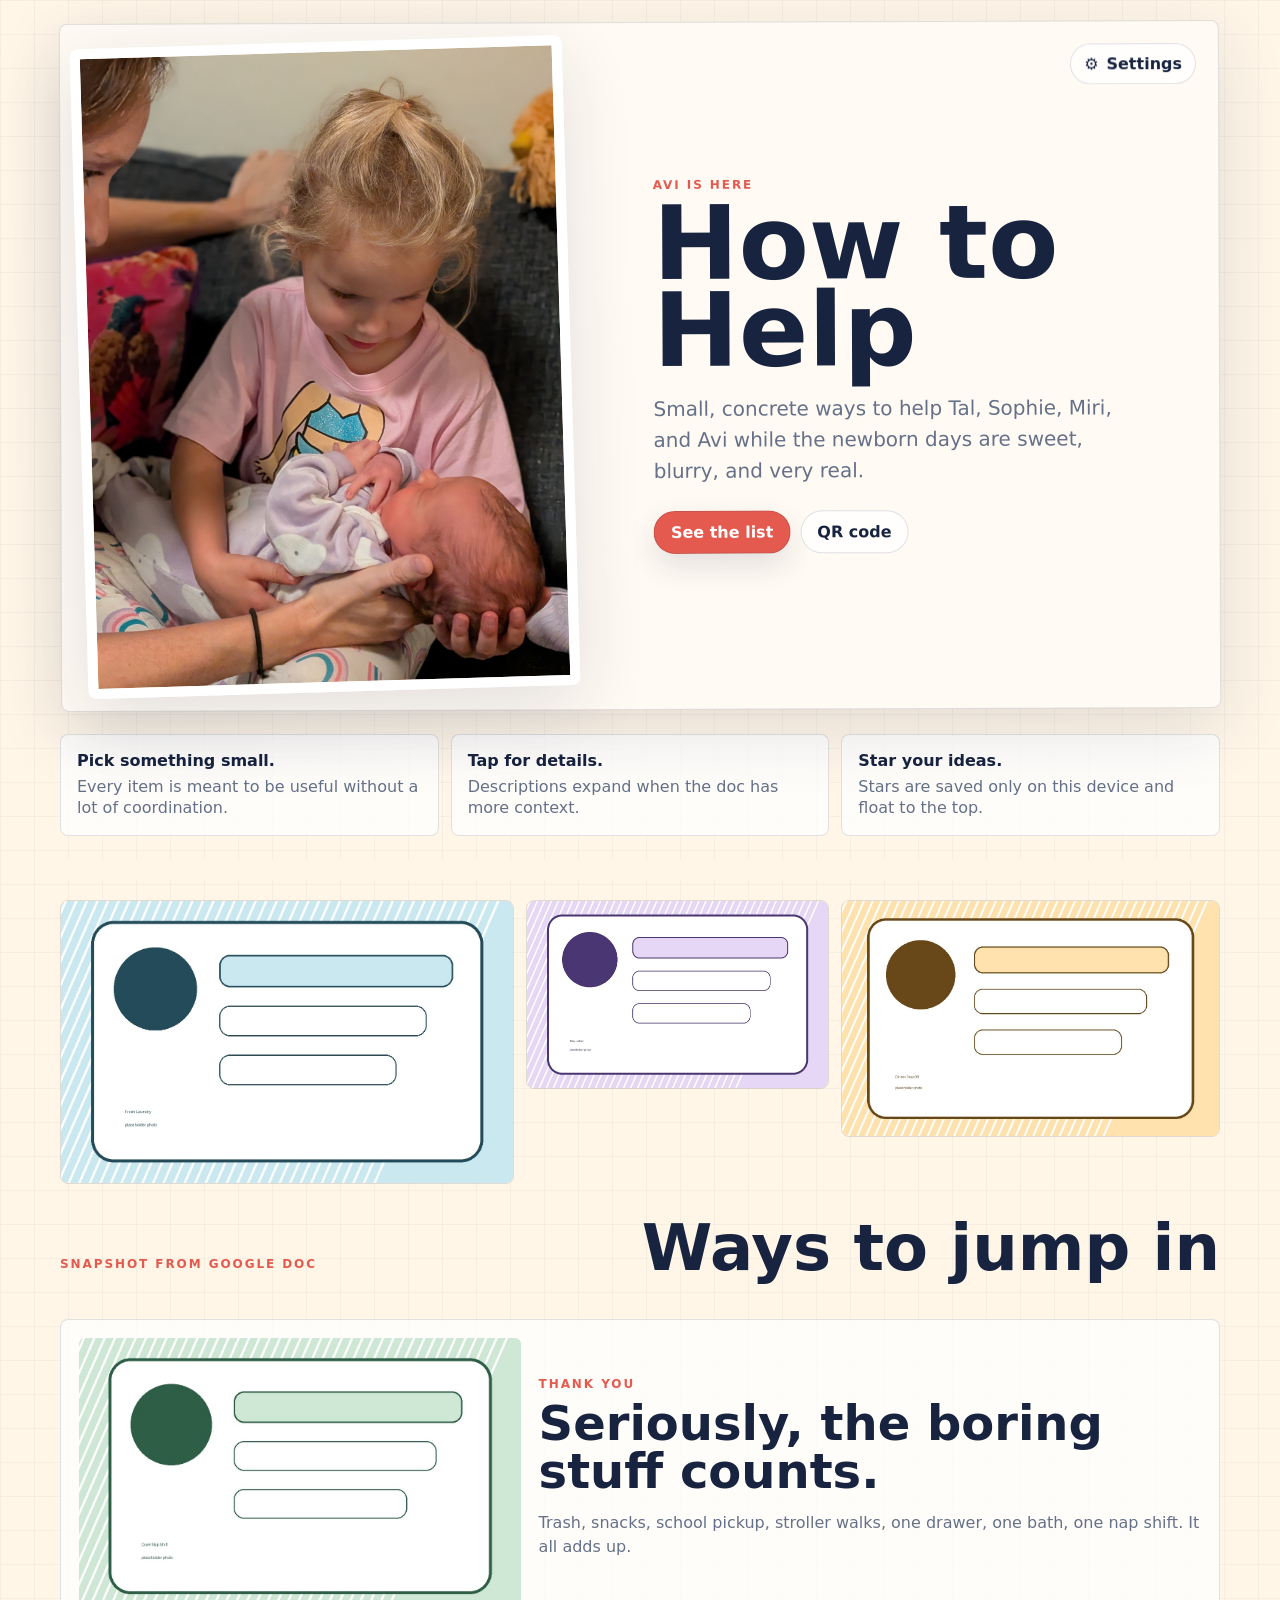
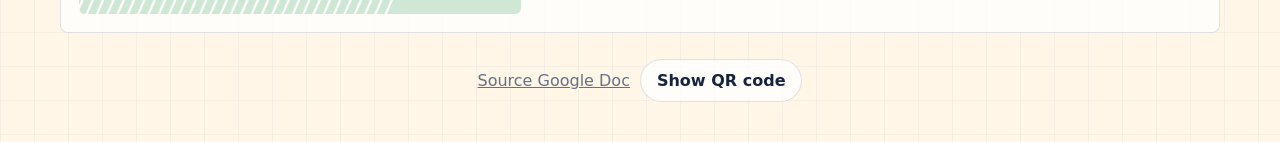
==== staging_1/index.html @ 8624fa8e "Create How to Help staging site" ====
<!doctype html>
<html lang="en">
<head>
  <meta charset="utf-8">
  <meta name="viewport" content="width=device-width, initial-scale=1, viewport-fit=cover">
  <title>How to Help - Warm Fridge Door</title>
  <meta name="theme-color" content="#fff8ef">
  <meta name="apple-mobile-web-app-title" content="How to Help">
  <link rel="icon" href="../assets/icon.svg" type="image/svg+xml">
  <link rel="apple-touch-icon" href="../assets/icon.svg">
  <link rel="manifest" href="../manifest.webmanifest">
  <link rel="stylesheet" href="../shared/base.css">
  <link rel="stylesheet" href="styles.css">
</head>
<body class="fridge-door" data-stage="staging_1">
  <main class="site-shell">
    <header class="hero">
      <div class="hero-photo">
        <img src="../assets/family-1.jpg" alt="Miri and Avi">
      </div>
      <div class="hero-copy">
        <p class="eyebrow">Avi is here</p>
        <h1>How to Help</h1>
        <p>Small, concrete ways to help Tal, Sophie, Miri, and Avi while the newborn days are sweet, blurry, and very real.</p>
        <div class="hero-actions">
          <button type="button" class="primary-action" data-scroll-to-list>See the list</button>
          <button type="button" class="plain-action" data-open-qr>QR code</button>
        </div>
      </div>
      <button type="button" class="settings-button" data-open-settings aria-label="Open settings" title="Settings">
        <span aria-hidden="true">⚙</span>
        <span>Settings</span>
      </button>
    </header>

    <section class="intro-strip" aria-label="How this works">
      <div><strong>Pick something small.</strong><span>Every item is meant to be useful without a lot of coordination.</span></div>
      <div><strong>Tap for details.</strong><span>Descriptions expand when the doc has more context.</span></div>
      <div><strong>Star your ideas.</strong><span>Stars are saved only on this device and float to the top.</span></div>
    </section>

    <nav class="section-tabs" data-section-tabs aria-label="Help sections"></nav>

    <section class="photo-band" aria-label="Family photos and placeholders">
      <img src="../assets/family-2.jpg" alt="Placeholder: fresh laundry">
      <img src="../assets/family-3.jpg" alt="Placeholder: tiny helper">
      <img src="../assets/family-4.jpg" alt="Placeholder: dinner drop-off">
    </section>

    <section class="content-heading">
      <p class="eyebrow" data-source-status>Loading list</p>
      <h2>Ways to jump in</h2>
    </section>
    <section class="sections" data-sections aria-label="Ways to help"></section>

    <section class="closing-card">
      <img src="../assets/family-5.jpg" alt="Placeholder: quiet nap shift">
      <div>
        <p class="eyebrow">Thank you</p>
        <h2>Seriously, the boring stuff counts.</h2>
        <p>Trash, snacks, school pickup, stroller walks, one drawer, one bath, one nap shift. It all adds up.</p>
      </div>
    </section>

    <footer class="site-footer">
      <a href="https://docs.google.com/document/d/1MsgLo_auKjnxbC5OEMan70R_FH8p7EzHvC7z9DwmTc8/edit?usp=sharing" target="_blank" rel="noopener">Source Google Doc</a>
      <button type="button" data-open-qr>Show QR code</button>
    </footer>
  </main>

  <div class="modal-backdrop" data-settings-backdrop hidden></div>
  <section class="settings-modal" data-settings-modal hidden role="dialog" aria-modal="true" aria-labelledby="settings-title">
    <div class="settings-panel">
      <header>
        <div>
          <p class="eyebrow">How to Help</p>
          <h2 id="settings-title">Settings</h2>
        </div>
        <button type="button" class="plain-x" data-close-settings aria-label="Close settings">×</button>
      </header>
      <section class="settings-section">
        <h3>Style</h3>
        <div class="style-grid" data-style-grid>
          <button type="button" data-style-option="cozy"><span></span>Cozy</button>
          <button type="button" data-style-option="bright"><span></span>Bright</button>
          <button type="button" data-style-option="night"><span></span>Night</button>
        </div>
      </section>
      <section class="settings-section">
        <h3>List behavior</h3>
        <label class="toggle-row"><span>Show descriptions by default</span><input type="checkbox" data-setting="openDescriptions"></label>
        <label class="toggle-row"><span>Starred items first</span><input type="checkbox" data-setting="starredFirst"></label>
        <label class="toggle-row"><span>Compact cards</span><input type="checkbox" data-setting="compact"></label>
      </section>
      <details class="settings-section advanced-settings">
        <summary><span>Advanced</span><span aria-hidden="true">⌄</span></summary>
        <label>
          <span>Published Google Doc text URL</span>
          <input type="url" data-doc-url placeholder="https://docs.google.com/document/d/e/.../pub?output=txt">
        </label>
        <small>Leave blank to try the standard Google export URL. If browser security blocks it, the site uses the bundled snapshot.</small>
      </details>
      <div class="settings-actions">
        <button type="button" class="primary-action" data-save-settings>Save</button>
        <button type="button" data-reset-device>Reset this device</button>
      </div>
    </div>
  </section>

  <div class="modal-backdrop" data-qr-backdrop hidden></div>
  <section class="qr-modal" data-qr-modal hidden role="dialog" aria-modal="true" aria-labelledby="qr-title">
    <div class="qr-panel">
      <header>
        <div>
          <p class="eyebrow">Share</p>
          <h2 id="qr-title">How to Help</h2>
        </div>
        <button type="button" class="plain-x" data-close-qr aria-label="Close QR code">×</button>
      </header>
      <img src="../assets/qr-live.png" alt="QR code for the How to Help website">
      <a href="https://talrme.github.io/how-to-help/">https://talrme.github.io/how-to-help/</a>
    </div>
  </section>

  <script src="../shared/config.js"></script>
  <script src="../shared/app.js"></script>
</body>
</html>
---- shared/base.css ----
:root {
  --ink: #17233f;
  --muted: #657188;
  --paper: #fffaf3;
  --panel: rgba(255,255,255,.82);
  --line: rgba(23,35,63,.13);
  --accent: #e35d4f;
  --accent-2: #238a78;
  --shadow: 0 20px 70px rgba(23,35,63,.12);
  font-family: Inter, ui-sans-serif, system-ui, -apple-system, BlinkMacSystemFont, "Segoe UI", sans-serif;
  color: var(--ink);
}

* { box-sizing: border-box; }
html { scroll-behavior: smooth; }
body {
  min-height: 100vh;
  margin: 0;
  background: var(--page-bg, #fff8ef);
  color: var(--ink);
}
button, input { font: inherit; }
button { cursor: pointer; }
img { max-width: 100%; display: block; }
.site-shell { width: min(1160px, calc(100% - 28px)); margin: 0 auto; padding: 22px 0 40px; }
.eyebrow { margin: 0 0 8px; color: var(--accent); font-size: .75rem; text-transform: uppercase; letter-spacing: .16em; font-weight: 850; }
.hero {
  position: relative;
  display: grid;
  grid-template-columns: minmax(280px, .9fr) minmax(320px, 1.1fr);
  gap: 28px;
  align-items: stretch;
  min-height: 520px;
  padding: 18px;
}
.hero-photo img { width: 100%; height: 100%; object-fit: cover; border-radius: var(--radius, 8px); box-shadow: var(--shadow); }
.hero-copy {
  align-self: center;
  padding: clamp(22px, 5vw, 54px);
}
.hero h1 { margin: 0; font-size: clamp(3.4rem, 8vw, 8rem); line-height: .85; letter-spacing: 0; }
.hero-copy p:not(.eyebrow) { max-width: 42rem; color: var(--muted); font-size: clamp(1rem, 2vw, 1.25rem); line-height: 1.55; }
.hero-actions { display: flex; flex-wrap: wrap; gap: 10px; margin-top: 24px; }
.primary-action, .plain-action, .settings-actions button, .site-footer button {
  border: 1px solid var(--line);
  border-radius: 999px;
  padding: 11px 16px;
  background: var(--accent);
  color: white;
  font-weight: 800;
  box-shadow: 0 12px 30px rgba(23,35,63,.12);
}
.plain-action, .settings-actions button:not(.primary-action), .site-footer button {
  background: rgba(255,255,255,.78);
  color: var(--ink);
  box-shadow: none;
}
.settings-button {
  position: absolute;
  top: 22px;
  right: 22px;
  display: inline-flex;
  align-items: center;
  gap: 8px;
  border: 1px solid var(--line);
  border-radius: 999px;
  padding: 10px 13px;
  background: rgba(255,255,255,.78);
  color: var(--ink);
  font-weight: 800;
  backdrop-filter: blur(12px);
}
.intro-strip {
  display: grid;
  grid-template-columns: repeat(3, 1fr);
  gap: 12px;
  margin: 24px 0;
}
.intro-strip div {
  background: var(--panel);
  border: 1px solid var(--line);
  border-radius: var(--radius, 8px);
  padding: 16px;
}
.intro-strip strong { display: block; margin-bottom: 6px; }
.intro-strip span { color: var(--muted); line-height: 1.35; }
.section-tabs {
  position: sticky;
  top: 0;
  z-index: 4;
  display: flex;
  gap: 8px;
  overflow-x: auto;
  padding: 10px 0;
  background: color-mix(in srgb, var(--page-bg, #fff8ef) 88%, transparent);
  backdrop-filter: blur(14px);
}
.section-tabs a {
  flex: 0 0 auto;
  text-decoration: none;
  color: var(--ink);
  border: 1px solid var(--line);
  background: rgba(255,255,255,.78);
  border-radius: 999px;
  padding: 9px 13px;
  font-size: .9rem;
  font-weight: 800;
}
.photo-band {
  display: grid;
  grid-template-columns: 1.2fr .8fr 1fr;
  gap: 12px;
  margin: 20px 0 34px;
}
.photo-band img { width: 100%; aspect-ratio: 16 / 10; object-fit: cover; border-radius: var(--radius, 8px); border: 1px solid var(--line); }
.content-heading { display: flex; justify-content: space-between; gap: 18px; align-items: end; margin: 12px 0 16px; }
.content-heading h2 { margin: 0; font-size: clamp(2.2rem, 5vw, 4.3rem); line-height: .95; }
.sections { display: grid; grid-template-columns: repeat(2, minmax(0, 1fr)); gap: 18px; }
.help-section {
  min-width: 0;
  padding: 18px;
  border: 1px solid var(--line);
  border-radius: var(--radius, 8px);
  background: var(--panel);
  box-shadow: 0 14px 44px rgba(23,35,63,.08);
}
.help-section header { display: flex; justify-content: space-between; gap: 12px; align-items: start; margin-bottom: 12px; }
.help-section h3 { margin: 0; font-size: clamp(1.5rem, 3vw, 2.2rem); letter-spacing: 0; }
.section-count { margin: 0; color: var(--muted); font-weight: 800; white-space: nowrap; }
.help-list { display: grid; gap: 8px; }
.help-card {
  position: relative;
  border: 1px solid var(--line);
  border-radius: calc(var(--radius, 8px) - 2px);
  background: rgba(255,255,255,.72);
  overflow: hidden;
}
.help-card.is-starred { border-color: color-mix(in srgb, var(--accent) 55%, white); background: color-mix(in srgb, var(--accent) 11%, white); }
.star-button {
  position: absolute;
  left: 10px;
  top: 10px;
  z-index: 2;
  width: 32px;
  height: 32px;
  border: 0;
  border-radius: 50%;
  background: transparent;
  color: var(--accent);
  font-size: 1.15rem;
}
.card-main {
  width: 100%;
  display: grid;
  grid-template-columns: 1fr auto;
  gap: 12px;
  align-items: center;
  border: 0;
  background: transparent;
  color: inherit;
  text-align: left;
  padding: 13px 14px 13px 48px;
}
.item-title { font-weight: 850; line-height: 1.25; }
.expand-mark { transition: transform .18s ease; color: var(--muted); font-weight: 900; }
.card-main[aria-expanded="true"] .expand-mark { transform: rotate(45deg); }
.item-details { padding: 0 16px 16px 48px; color: var(--muted); line-height: 1.45; }
.item-details p { margin: 0; }
.closing-card {
  display: grid;
  grid-template-columns: .8fr 1.2fr;
  gap: 18px;
  align-items: center;
  margin-top: 24px;
  padding: 18px;
  border-radius: var(--radius, 8px);
  background: var(--panel);
  border: 1px solid var(--line);
}
.closing-card img { aspect-ratio: 16 / 10; width: 100%; object-fit: cover; border-radius: calc(var(--radius, 8px) - 2px); }
.closing-card h2 { margin: 0 0 8px; font-size: clamp(1.8rem, 4vw, 3rem); line-height: 1; }
.closing-card p:not(.eyebrow) { color: var(--muted); line-height: 1.5; }
.site-footer { display: flex; justify-content: center; gap: 10px; align-items: center; margin-top: 26px; color: var(--muted); }
.site-footer a { color: inherit; }
.modal-backdrop {
  position: fixed;
  inset: 0;
  z-index: 20;
  background: rgba(23,35,63,.3);
  backdrop-filter: blur(8px);
}
.settings-modal, .qr-modal {
  position: fixed;
  inset: 0;
  z-index: 21;
  display: grid;
  place-items: center;
  padding: 18px;
}
.settings-modal[hidden], .qr-modal[hidden], .modal-backdrop[hidden] { display: none; }
.settings-panel, .qr-panel {
  width: min(560px, 100%);
  max-height: min(720px, calc(100vh - 36px));
  overflow: auto;
  background: var(--paper);
  border: 1px solid var(--line);
  border-radius: 10px;
  box-shadow: 0 28px 90px rgba(23,35,63,.28);
  padding: 18px;
}
.settings-panel header, .qr-panel header { display: flex; justify-content: space-between; align-items: start; gap: 16px; margin-bottom: 16px; }
.settings-panel h2, .qr-panel h2 { margin: 0; font-size: 2rem; }
.plain-x {
  width: 38px;
  height: 38px;
  border: 0;
  background: transparent;
  font-size: 2rem;
  line-height: 1;
  transition: transform .2s ease;
}
.plain-x:hover { transform: rotate(90deg); }
.settings-section { border-top: 1px solid var(--line); padding: 16px 0; }
.settings-section h3 { margin: 0 0 10px; }
.style-grid { display: grid; grid-template-columns: repeat(3, 1fr); gap: 10px; }
.style-grid button {
  border: 1px solid var(--line);
  border-radius: 8px;
  background: rgba(255,255,255,.72);
  padding: 10px;
  font-weight: 850;
}
.style-grid .is-selected { outline: 3px solid color-mix(in srgb, var(--accent) 45%, transparent); }
.style-grid span { display: block; height: 34px; border-radius: 6px; margin-bottom: 8px; background: linear-gradient(135deg, var(--accent), var(--accent-2)); }
.toggle-row { display: flex; justify-content: space-between; align-items: center; gap: 14px; padding: 10px 0; }
.advanced-settings summary { display: flex; justify-content: space-between; font-weight: 850; cursor: pointer; }
.advanced-settings input { width: 100%; margin-top: 8px; border: 1px solid var(--line); border-radius: 8px; padding: 10px; }
.advanced-settings small { display: block; color: var(--muted); line-height: 1.4; margin-top: 8px; }
.settings-actions { display: flex; gap: 10px; justify-content: flex-end; padding-top: 10px; }
.qr-panel { text-align: center; }
.qr-panel img { width: min(320px, 82vw); margin: 10px auto 16px; border: 12px solid white; border-radius: 8px; }
.qr-panel a { color: var(--muted); overflow-wrap: anywhere; }
body[data-style="bright"] { --paper: #ffffff; --panel: rgba(255,255,255,.9); --accent: #0d8f81; --accent-2: #ffb347; }
body[data-style="night"] { --paper: #111827; --panel: rgba(22,30,48,.9); --ink: #f6f2e8; --muted: #b8c1d1; --line: rgba(255,255,255,.14); --accent: #ffb86b; --accent-2: #7ad7ca; color: var(--ink); }
body.is-compact .hero { min-height: 380px; }
body.is-compact .intro-strip, body.is-compact .photo-band, body.is-compact .closing-card { display: none; }
body.is-compact .help-section { padding: 12px; }
body.is-compact .card-main { padding-top: 10px; padding-bottom: 10px; }
@media (max-width: 820px) {
  .site-shell { width: min(100% - 18px, 560px); padding-top: 10px; }
  .hero, .picker-hero, .intro-strip, .photo-band, .sections, .closing-card { grid-template-columns: 1fr; }
  .hero { min-height: auto; padding: 10px; }
  .hero-photo img { max-height: 380px; }
  .hero-copy { padding: 20px 4px 8px; }
  .hero h1 { font-size: clamp(3.6rem, 19vw, 5.8rem); }
  .settings-button { top: 16px; right: 16px; }
  .content-heading { display: block; }
  .help-section { padding: 14px; }
  .section-tabs { margin-left: -9px; margin-right: -9px; padding-left: 9px; }
  .site-footer { flex-direction: column; }
}
---- staging_1/styles.css ----
body.fridge-door {
  --page-bg: #fff6e8;
  --paper: #fffaf3;
  --panel: rgba(255,255,255,.78);
  --accent: #e45a4f;
  --accent-2: #1f9982;
  --radius: 8px;
  background-image:
    linear-gradient(rgba(23,35,63,.035) 1px, transparent 1px),
    linear-gradient(90deg, rgba(23,35,63,.035) 1px, transparent 1px);
  background-size: 34px 34px;
}
.fridge-door .hero { background: #fffaf3; border: 1px solid var(--line); border-radius: 8px; box-shadow: var(--shadow); transform: rotate(-.2deg); }
.fridge-door .hero-photo img { transform: rotate(-1.5deg); border: 10px solid white; }
.fridge-door .help-section:nth-child(odd) { transform: rotate(-.25deg); }
.fridge-door .help-section:nth-child(even) { transform: rotate(.2deg); }
.fridge-door .help-card { box-shadow: 0 8px 20px rgba(23,35,63,.055); }
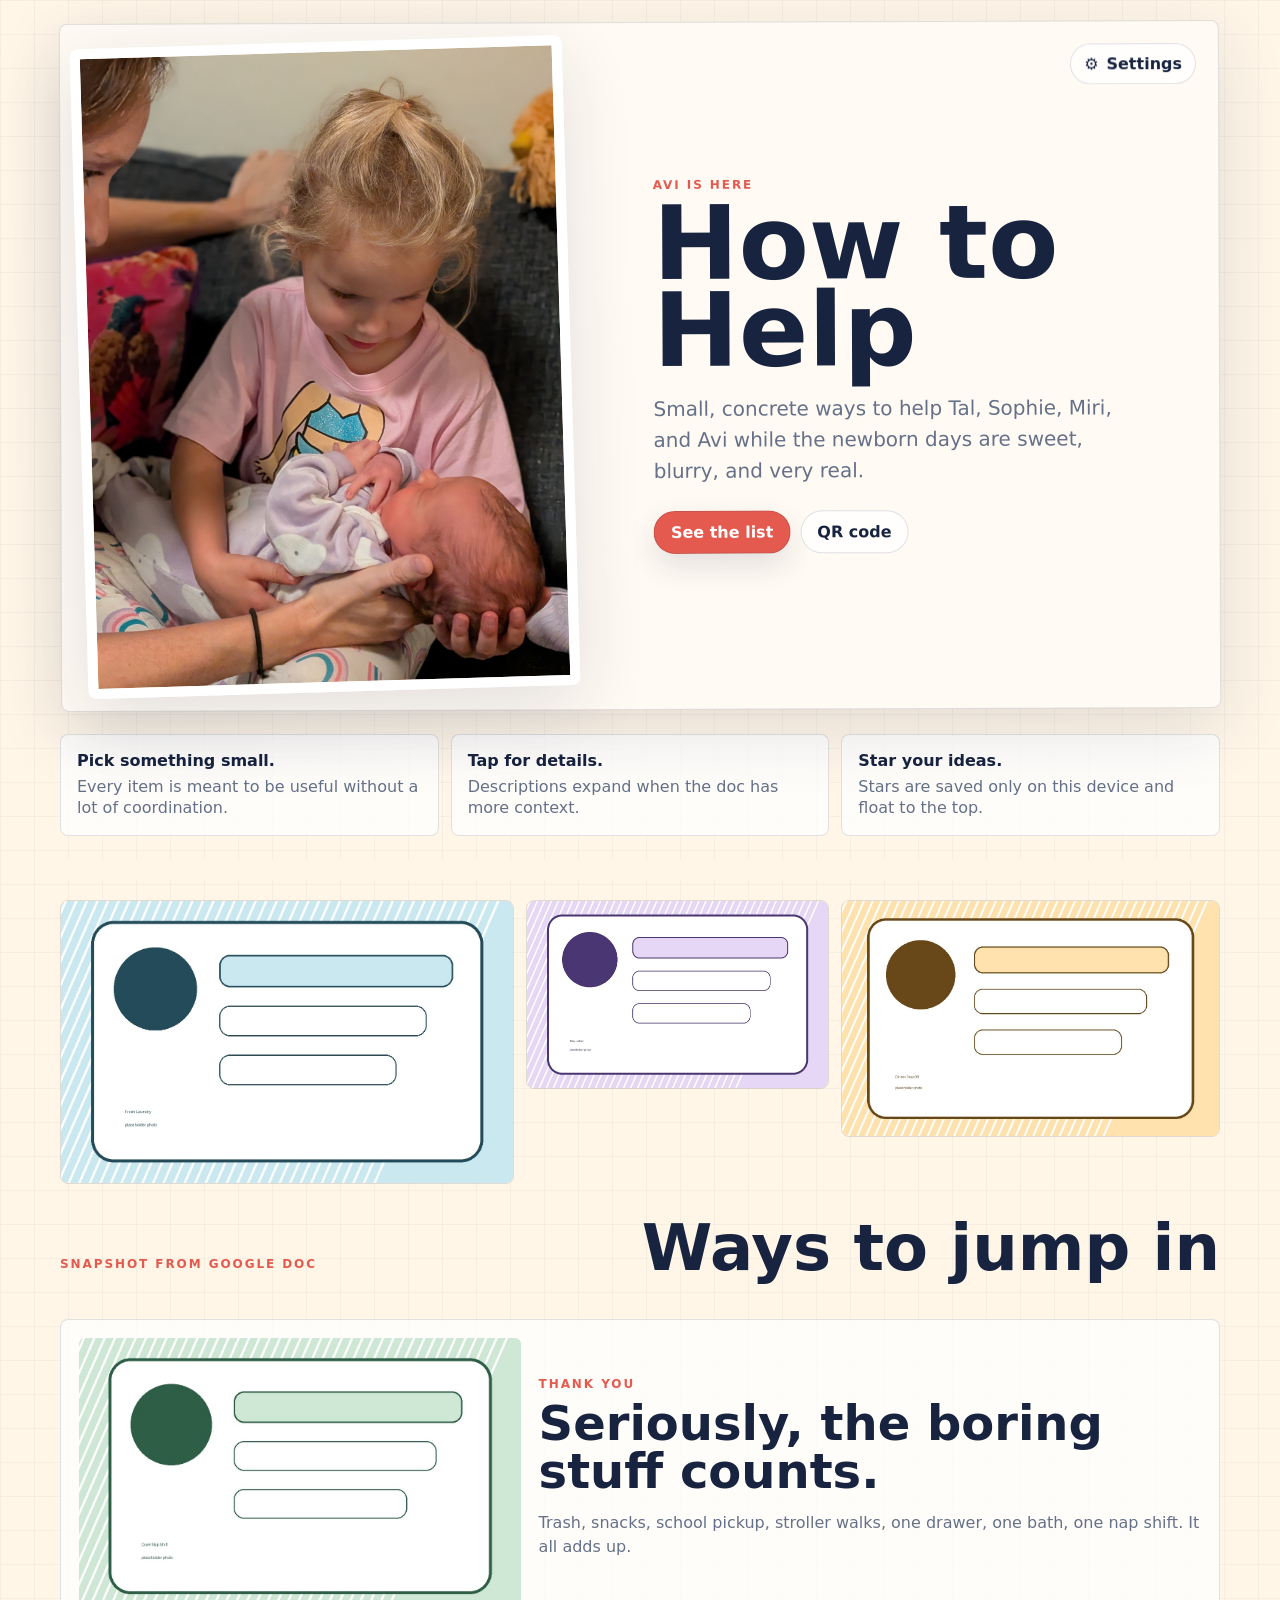
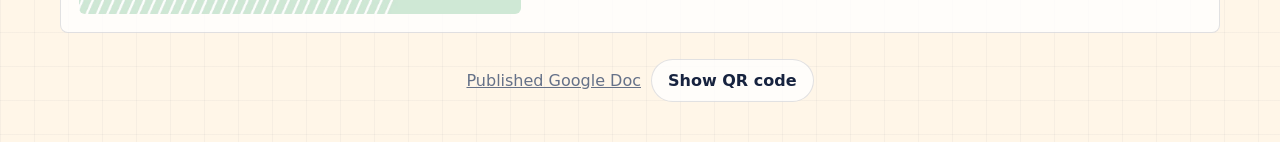
==== commit 6a98d9e3: "Use published Google Doc as live source" ====
--- a/staging_1/index.html
+++ b/staging_1/index.html
@@ -63,7 +63,7 @@
     </section>
 
     <footer class="site-footer">
-      <a href="https://docs.google.com/document/d/1MsgLo_auKjnxbC5OEMan70R_FH8p7EzHvC7z9DwmTc8/edit?usp=sharing" target="_blank" rel="noopener">Source Google Doc</a>
+      <a href="https://docs.google.com/document/d/e/2PACX-1vQbbd27IH_bLefhDq0uu_RTxQq0S-WqH5Wk_iawjYdqaXKTiIoB1UHlBS3CN3i1IugfZRaVio5yttKq/pub" target="_blank" rel="noopener">Published Google Doc</a>
       <button type="button" data-open-qr>Show QR code</button>
     </footer>
   </main>
@@ -95,8 +95,8 @@
       <details class="settings-section advanced-settings">
         <summary><span>Advanced</span><span aria-hidden="true">⌄</span></summary>
         <label>
-          <span>Published Google Doc text URL</span>
-          <input type="url" data-doc-url placeholder="https://docs.google.com/document/d/e/.../pub?output=txt">
+          <span>Published Google Doc URL</span>
+          <input type="url" data-doc-url placeholder="https://docs.google.com/document/d/e/2PACX-1vQbbd27IH_bLefhDq0uu_RTxQq0S-WqH5Wk_iawjYdqaXKTiIoB1UHlBS3CN3i1IugfZRaVio5yttKq/pub">
         </label>
         <small>Leave blank to try the standard Google export URL. If browser security blocks it, the site uses the bundled snapshot.</small>
       </details>
